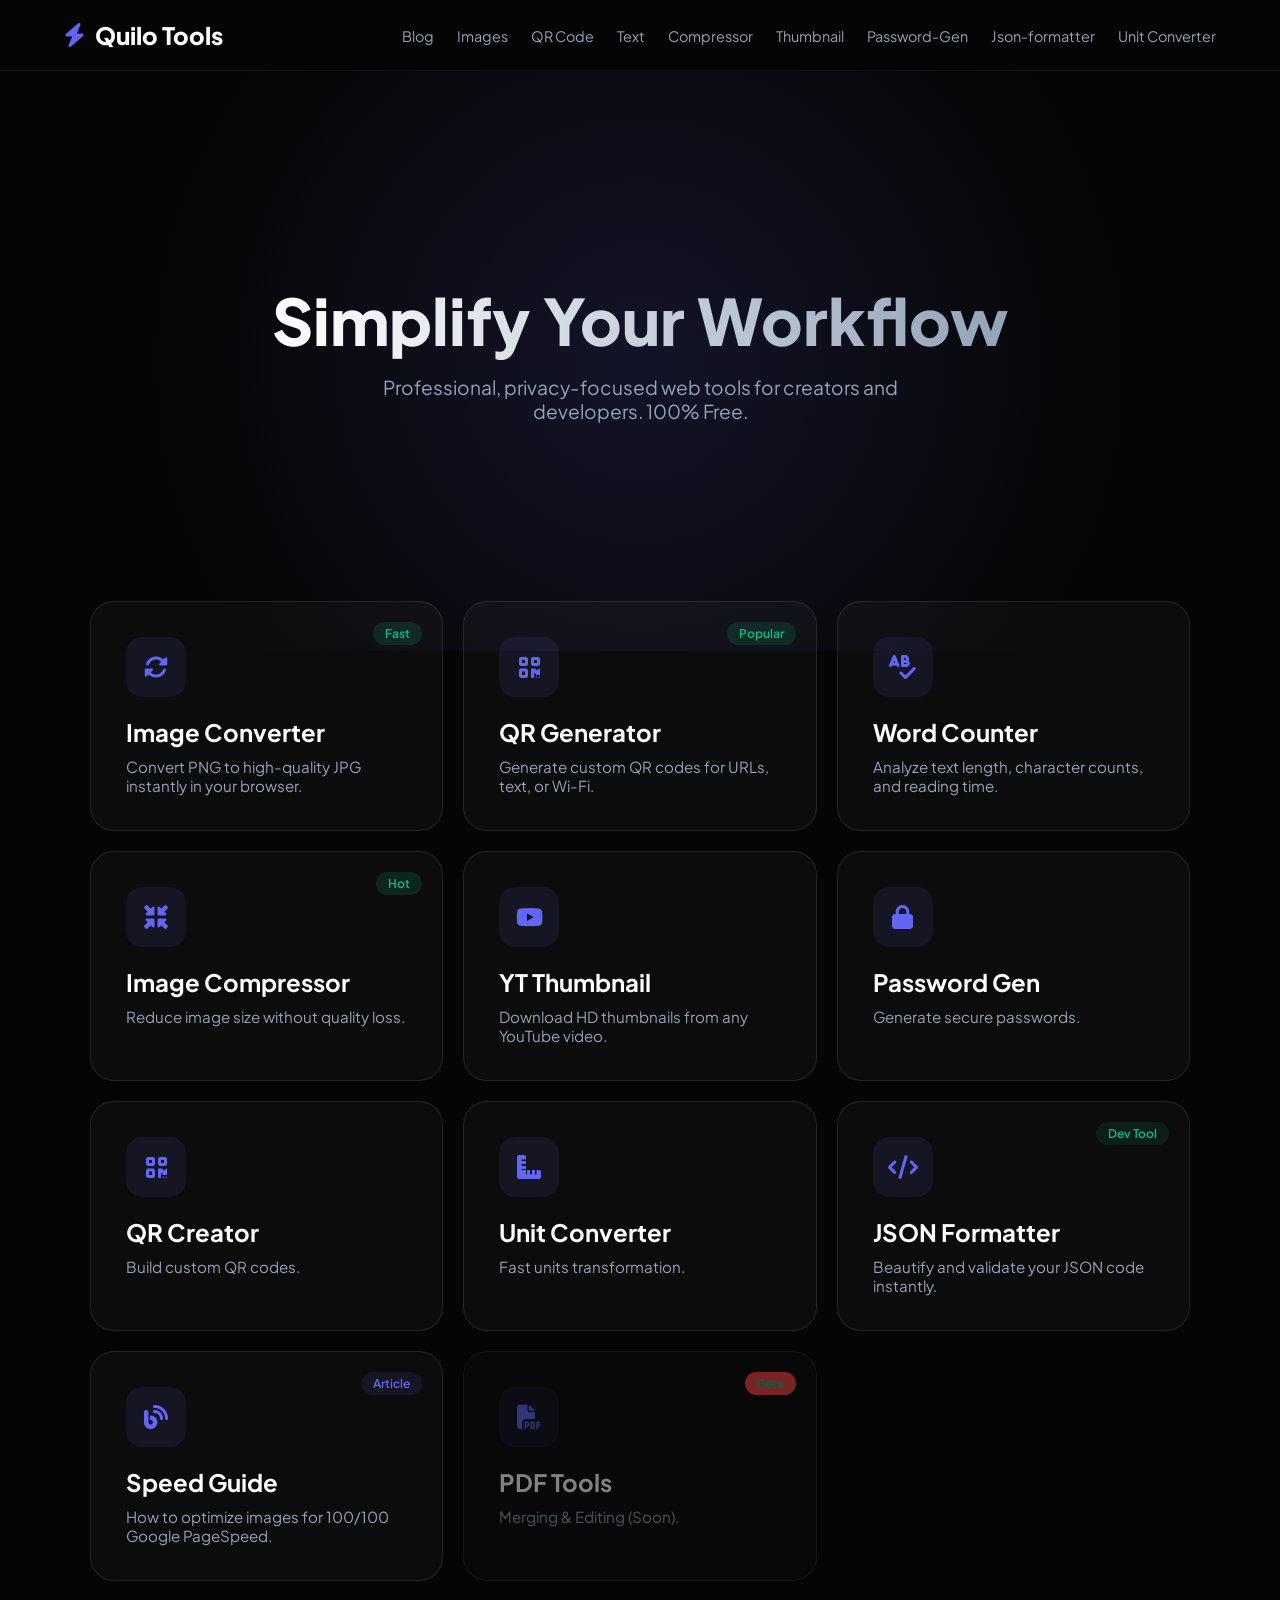
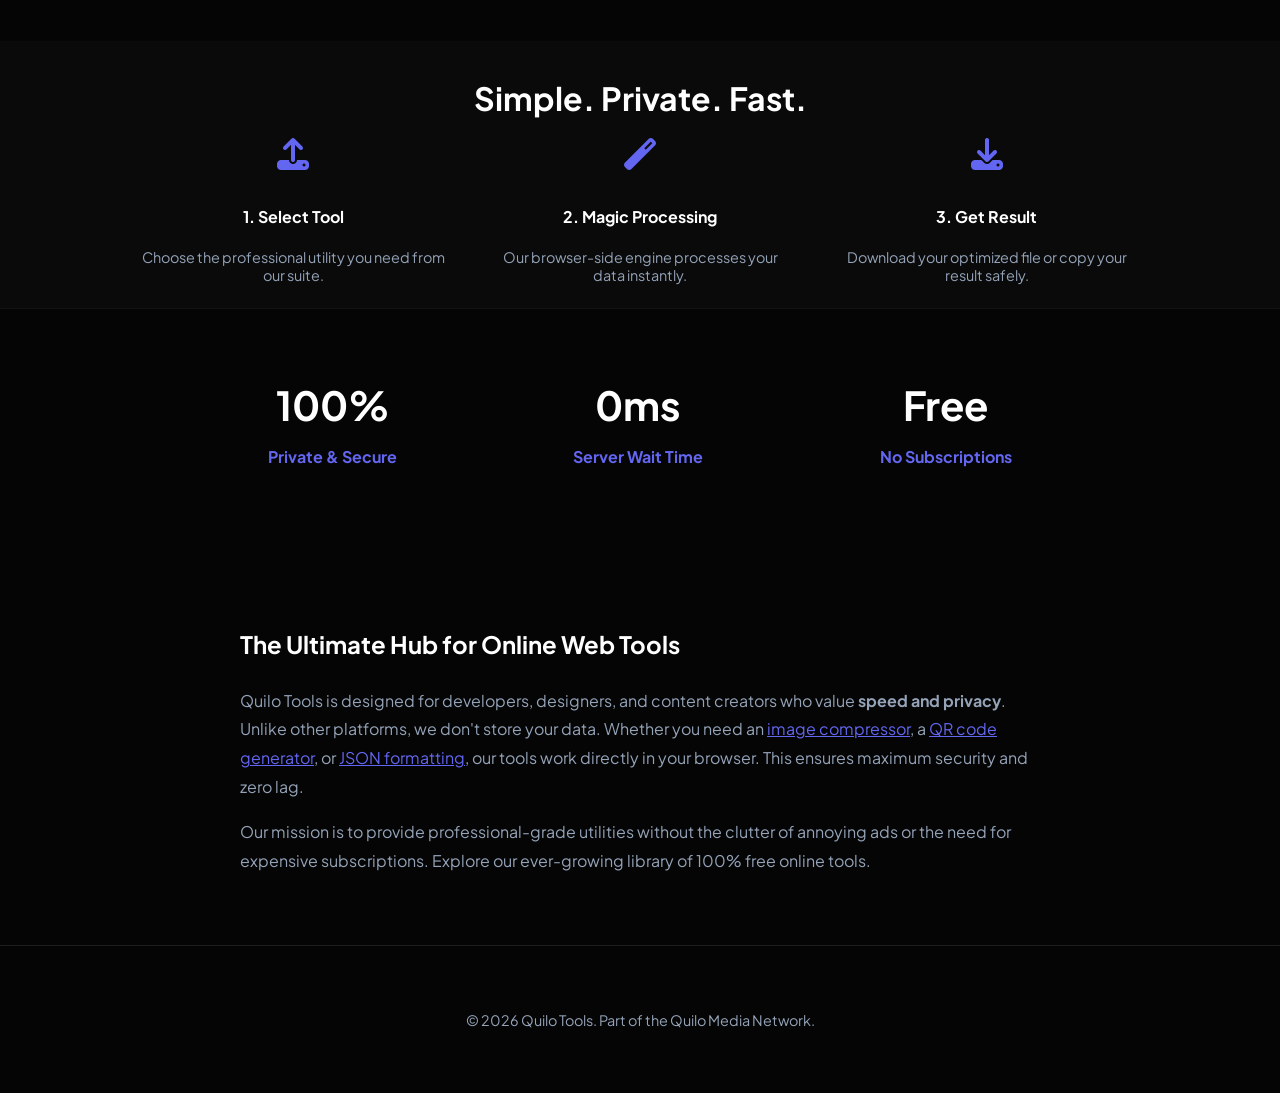
==== index.html @ f8d2750d "just-beging" ====
<!DOCTYPE html>
<html lang="en">

<head>
    <meta charset="UTF-8">
    <meta name="viewport" content="width=device-width, initial-scale=1.0">

    <title>Quilo Tools | 100% Free Online Web Utilities & Developer Tools</title>
    <meta name="description"
        content="Access a suite of professional, private, and fast online tools. From image compression to JSON formatting, Quilo Tools offers secure browser-side utilities for free.">
    <meta name="keywords"
        content="free online tools, web utilities, image compressor, json formatter, qr generator, developer tools, Quilo Tools">
    <link rel="canonical" href="https://zeyadmahmoud777.github.io/Quilo-Tools/">
    <meta name="robots" content="index, follow">
    <meta property="og:title" content="Quilo Tools - All-in-One Online Utility Hub">
    <meta property="og:description" content="Fast, Private, and Free Web Tools for Everyone.">
    <meta property="og:image" content="https://zeyadmahmoud777.github.io/Quilo-Tools/assets/images/fav.jpg">
    <meta property="og:url" content="https://zeyadmahmoud777.github.io/Quilo-Tools/">
    <link rel="icon" type="image/png" href="https://zeyadmahmoud777.github.io/Quilo-Tools/assets/images/fav.png">
    <link rel="apple-touch-icon" href="https://zeyadmahmoud777.github.io/Quilo-Tools/assets/images/fav.png">    
    <link rel="stylesheet" href="/assets/css/tool.css">
    <link rel="stylesheet" href="/assets/css/main.css">
    <link href="https://fonts.googleapis.com/css2?family=Plus+Jakarta+Sans:wght@400;600;800&display=swap"
        rel="stylesheet">
    <link rel="stylesheet" href="https://cdnjs.cloudflare.com/ajax/libs/font-awesome/6.4.0/css/all.min.css">
</head>
<body>
    <nav>
        <a href="/index.html" class="logo"><i class="fas fa-bolt" style="color:var(--primary)"></i> Quilo Tools</a>
        <div class="nav-links">
            <a href="../tools/en/blog/fast-loading-images/">Blog</a>
            <a href="../tools/en/image-converter/">Images</a>
            <a href="../tools/en/qr-generator/">QR Code</a>
            <a href="../tools/en/word-counter/">Text</a>
            <a href="../tools/en/image-compressor/">Compressor</a>
            <a href="../tools/en/yt-thumbnail/">Thumbnail</a>
            <a href="../tools/en/password-generator/">Password-Gen</a>
            <a href="../tools/en/json-formatter/">Json-formatter</a>
            <a href="../tools/en/unit-converter/">Unit Converter</a>
        </div>
    </nav>
    <section class="hero">
        <h1>Simplify Your Workflow</h1>
        <p>Professional, privacy-focused web tools for creators and developers. 100% Free.</p>
    </section>
    <div class="grid-container">
        <a href="../tools/en/image-converter/" class="tool-card">
            <span class="badge">Fast</span>
            <div class="icon-box"><i class="fas fa-sync-alt"></i></div>
            <h3>Image Converter</h3>
            <p>Convert PNG to high-quality JPG instantly in your browser.</p>
        </a>
        <a href="../tools/en/qr-generator/" class="tool-card">
            <span class="badge">Popular</span>
            <div class="icon-box"><i class="fas fa-qrcode"></i></div>
            <h3>QR Generator</h3>
            <p>Generate custom QR codes for URLs, text, or Wi-Fi.</p>
        </a>
        <a href="../tools/en/word-counter/" class="tool-card">
            <div class="icon-box"><i class="fas fa-spell-check"></i></div>
            <h3>Word Counter</h3>
            <p>Analyze text length, character counts, and reading time.</p>
        </a>
            <a href="../tools/en/image-compressor/" class="tool-card">
                <span class="badge">Hot</span>
                <div class="icon-box"><i class="fas fa-compress-arrows-alt"></i></div>
                <h3>Image Compressor</h3>
                <p>Reduce image size without quality loss.</p>
            </a>
            <a href="../tools/en/yt-thumbnail/" class="tool-card">
                <div class="icon-box"><i class="fab fa-youtube"></i></div>
                <h3>YT Thumbnail</h3>
                <p>Download HD thumbnails from any YouTube video.</p>
            </a>
            <a href="../tools/en/password-generator/" class="tool-card">
                <div class="icon-box"><i class="fas fa-lock"></i></div>
                <h3>Password Gen</h3>
                <p>Generate secure passwords.</p>
            </a>
            <a href="../tools/en/qr-generator/" class="tool-card">
                <div class="icon-box"><i class="fas fa-qrcode"></i></div>
                <h3>QR Creator</h3>
                <p>Build custom QR codes.</p>
            </a>
            <a href="../tools/en/unit-converter/" class="tool-card">
                <div class="icon-box"><i class="fas fa-ruler-combined"></i></div>
                <h3>Unit Converter</h3>
                <p>Fast units transformation.</p>
            </a>
            <a href="../tools/en/json-formatter/" class="tool-card">
                <span class="badge" style="background: rgba(16, 185, 129, 0.1); color: #10b981;">Dev Tool</span>
                <div class="icon-box"><i class="fas fa-code"></i></div>
                <h3>JSON Formatter</h3>
                <p>Beautify and validate your JSON code instantly.</p>
            </a>    
            <a href="../tools/en/blog/fast-loading-images/" class="tool-card">
                <span class="badge" style="background: rgba(99, 102, 241, 0.1); color: var(--primary);">Article</span>
                <div class="icon-box"><i class="fas fa-blog"></i></div>
                <h3>Speed Guide</h3>
                <p>How to optimize images for 100/100 Google PageSpeed.</p>
            </a>
            <div class="tool-card coming-soon" style="opacity: 0.5;">
                <span class="badge" style="background: #ef4444;">Beta</span>
                <div class="icon-box"><i class="fas fa-file-pdf"></i></div>
                <h3>PDF Tools</h3>
                <p>Merging & Editing (Soon).</p>
            </div>
    </div>
    <section class="how-it-works" style=" padding: 10px 15px; text-align: center; background: rgba(255,255,255,0.02);">
        <h2 style="font-size: 2rem; margin-bottom: 20px;">Simple. Private. Fast.</h2>
        <div style="display: flex; flex-wrap: wrap; justify-content: center; gap: 40px; max-width: 1000px; margin: 0 auto;">
            <div style="flex: 1; min-width: 250px;">
                <i class="fas fa-upload" style="font-size: 2rem; color: var(--primary); margin-bottom: 15px;"></i>
                <h4>1. Select Tool</h4>
                <p style="color: var(--text-muted); font-size: 0.9rem;">Choose the professional utility you need from our
                    suite.</p>
            </div>
            <div style="flex: 1; min-width: 250px;">
                <i class="fas fa-magic" style="font-size: 2rem; color: var(--primary); margin-bottom: 15px;"></i>
                <h4>2. Magic Processing</h4>
                <p style="color: var(--text-muted); font-size: 0.9rem;">Our browser-side engine processes your data
                    instantly.</p>
            </div>
            <div style="flex: 1; min-width: 250px;">
                <i class="fas fa-download" style="font-size: 2rem; color: var(--primary); margin-bottom: 15px;"></i>
                <h4>3. Get Result</h4>
                <p style="color: var(--text-muted); font-size: 0.9rem;">Download your optimized file or copy your result
                    safely.</p>
            </div>
        </div>
    </section>
    <section class="stats" style="padding: 70px 40px; border-top: 1px solid rgba(255,255,255,0.05);">
        <div
            style="display: flex; justify-content: space-around; flex-wrap: wrap; gap: 20px; max-width: 900px; margin: 0 auto;">
            <div style="text-align: center;">
                <h3 style="font-size: 2.5rem; margin: 0; color: #fff;">100%</h3>
                <p style="color: var(--primary); font-weight: bold;">Private & Secure</p>
            </div>
            <div style="text-align: center;">
                <h3 style="font-size: 2.5rem; margin: 0; color: #fff;">0ms</h3>
                <p style="color: var(--primary); font-weight: bold;">Server Wait Time</p>
            </div>
            <div style="text-align: center;">
                <h3 style="font-size: 2.5rem; margin: 0; color: #fff;">Free</h3>
                <p style="color: var(--primary); font-weight: bold;">No Subscriptions</p>
            </div>
        </div>
    </section>
    <section style="max-width: 800px; margin: 70px auto; padding: 0 20px; color: var(--text-muted); line-height: 1.8;">
        <h2 style="color: #fff;">The Ultimate Hub for Online Web Tools</h2>
        <p>
            Quilo Tools is designed for developers, designers, and content creators who value <strong>speed and
                privacy</strong>. Unlike other platforms, we don't store your data. Whether you need an <a
                href="en/image-compressor/" style="color: var(--primary);">image compressor</a>, a <a
                href="en/qr-generator/" style="color: var(--primary);">QR code generator</a>, or <a
                href="en/json-formatter/" style="color: var(--primary);">JSON formatting</a>, our tools work directly in
            your browser. This ensures maximum security and zero lag.
        </p>
        <p>
            Our mission is to provide professional-grade utilities without the clutter of annoying ads or the need for
            expensive subscriptions. Explore our ever-growing library of 100% free online tools.
        </p>
    </section>

    <footer>
        <p>&copy; 2026 Quilo Tools. Part of the Quilo Media Network.</p>
    </footer>
</body>
</html>
---- assets/css/tool.css ----
:root {
            --bg: #050505;
            --primary: #6366f1;
            --secondary: #a855f7;
            --text-muted: #94a3b8;
            --card-border: rgba(255, 255, 255, 0.1);
        }

        body {
            background: var(--bg);
            color: #fff;
            font-family: 'Plus Jakarta Sans', sans-serif;
            margin: 0;
            overflow-x: hidden;
        }
        /* Header Style Shared */
        nav {
            display: flex;
            justify-content: space-between;
            align-items: center;
            padding: 20px 5%;
            border-bottom: 1px solid rgba(255, 255, 255, 0.05);
        }

        .logo {
            font-weight: 800;
            font-size: 1.5rem;
            color: white;
            text-decoration: none;
            display: flex;
            align-items: center;
            gap: 10px;
        }

        .nav-links a {
            color: var(--text-muted);
            text-decoration: none;
            margin-left: 20px;
            font-size: 0.9rem;
            transition: 0.3s;
        }

        .nav-links a:hover {
            color: var(--primary);
        }

        /* Hero Section */
        .hero {
            height: 60vh;
            display: flex;
            flex-direction: column;
            align-items: center;
            justify-content: center;
            text-align: center;
            background: radial-gradient(circle at center, rgba(99, 102, 241, 0.15) 0%, transparent 70%);
            padding: 20px;
        }

        .hero h1 {
            font-size: clamp(2.5rem, 5vw, 4rem);
            margin: 0;
            background: linear-gradient(to right, #fff, #94a3b8);
            background-clip: text;
            -webkit-text-fill-color: transparent;
            font-weight: 800;
        }

        .hero p {
            color: var(--text-muted);
            max-width: 600px;
            font-size: 1.2rem;
            margin-top: 15px;
        }

        /* Floating Animation */
        @keyframes float {
            0% {
                transform: translateY(0px);
            }

            50% {
                transform: translateY(-10px);
            }

            100% {
                transform: translateY(0px);
            }
        }

        /* Tools Grid */
        .grid-container {
            max-width: 1100px;
            margin: -50px auto 60px;
            display: grid;
            grid-template-columns: repeat(auto-fit, minmax(300px, 1fr));
            gap: 20px;
            padding: 0 20px;
        }

        .tool-card {
            background: rgba(255, 255, 255, 0.03);
            border: 1px solid var(--card-border);
            border-radius: 24px;
            padding: 35px;
            text-decoration: none;
            color: white;
            transition: all 0.4s cubic-bezier(0.175, 0.885, 0.32, 1.275);
            position: relative;
            overflow: hidden;
        }

        .tool-card:hover {
            border-color: var(--primary);
            background: rgba(99, 102, 241, 0.05);
            transform: translateY(-5px);
        }

        .icon-box {
            width: 60px;
            height: 60px;
            background: rgba(99, 102, 241, 0.1);
            border-radius: 16px;
            display: flex;
            align-items: center;
            justify-content: center;
            margin-bottom: 20px;
            font-size: 24px;
            color: var(--primary);
        }

        .tool-card h3 {
            margin: 0 0 10px 0;
            font-size: 1.5rem;
        }

        .tool-card p {
            color: var(--text-muted);
            font-size: 0.95rem;
            margin: 0;
        }

        .badge {
            position: absolute;
            top: 20px;
            right: 20px;
            background: rgba(16, 185, 129, 0.15);
            color: #10b981;
            padding: 4px 12px;
            border-radius: 50px;
            font-size: 0.75rem;
            font-weight: 600;
        }

        footer {
            text-align: center;
            padding: 50px;
            color: var(--text-muted);
            border-top: 1px solid var(--card-border);
            font-size: 0.9rem;
        }
---- assets/css/main.css ----
::-webkit-scrollbar {
    width: 10px; 
    height: 10px; 
}
::-webkit-scrollbar-track {
    background: #050505; 
}
::-webkit-scrollbar-thumb {
    background: linear-gradient(to bottom, #6366f1, #a855f7); 
    border-radius: 10px; 
    border: 2px solid #050505; 
}
::-webkit-scrollbar-thumb:hover {
    background: linear-gradient(to bottom, #818cf8, #c084fc);
    cursor: grab;
}
::-webkit-scrollbar-button {
    display: none;
}
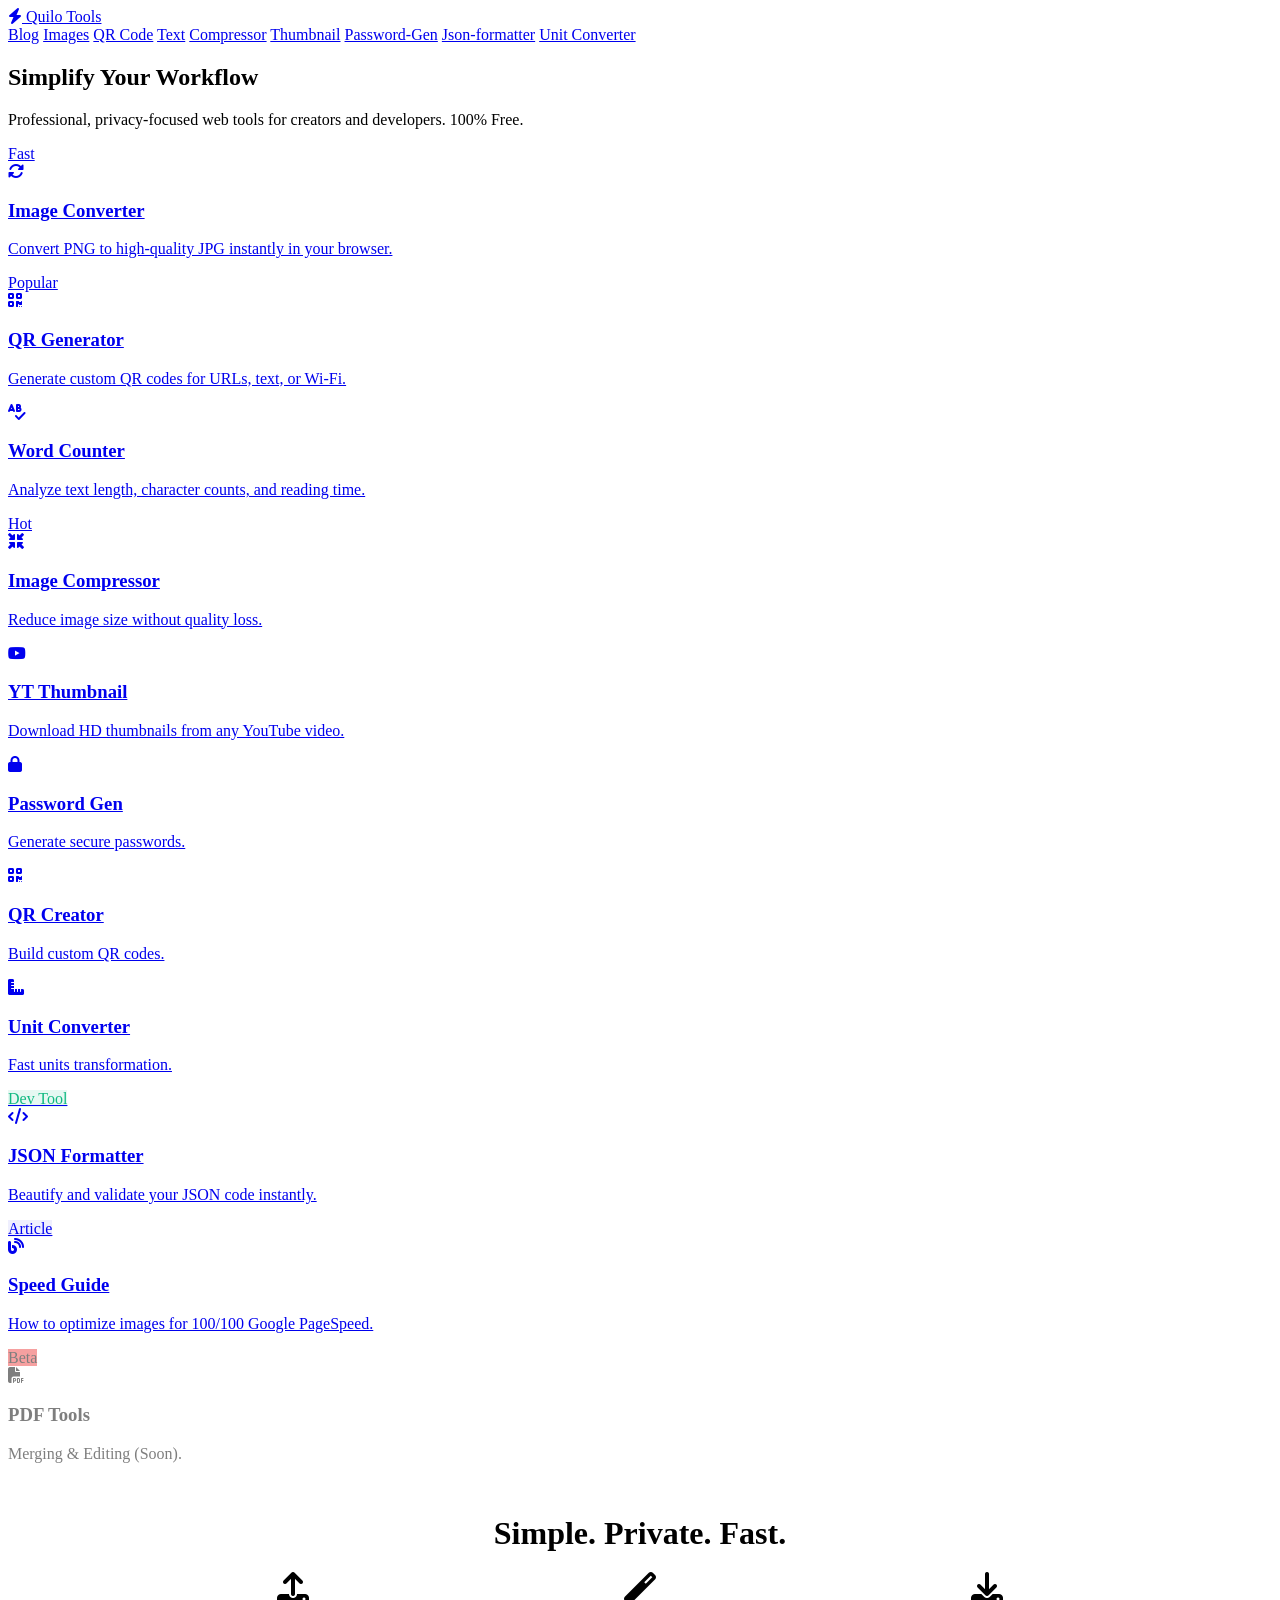
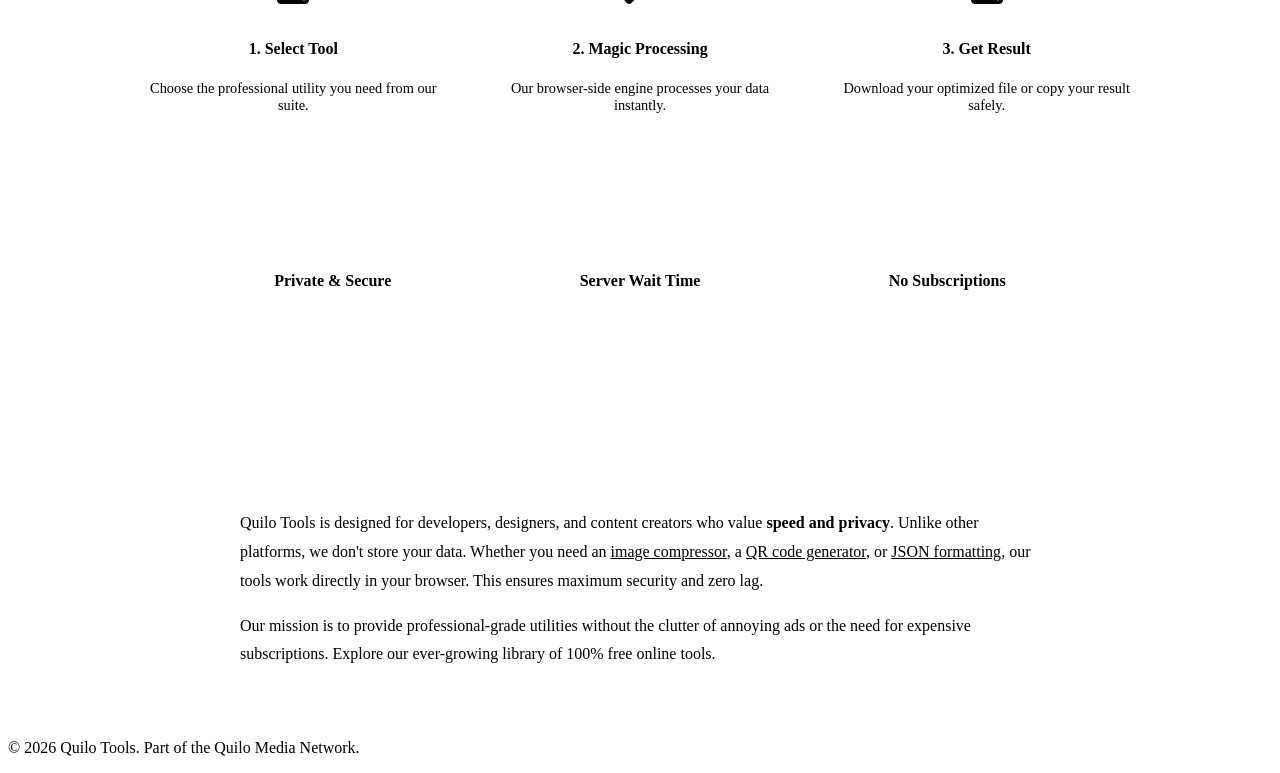
==== commit d95543bd: "fix-1" ====
--- a/index.html
+++ b/index.html
@@ -18,8 +18,8 @@
     <meta property="og:url" content="https://zeyadmahmoud777.github.io/Quilo-Tools/">
     <link rel="icon" type="image/png" href="https://zeyadmahmoud777.github.io/Quilo-Tools/assets/images/fav.png">
     <link rel="apple-touch-icon" href="https://zeyadmahmoud777.github.io/Quilo-Tools/assets/images/fav.png">    
-    <link rel="stylesheet" href="/assets/css/tool.css">
-    <link rel="stylesheet" href="/assets/css/main.css">
+    <link rel="stylesheet" href="https://zeyadmahmoud777.github.io/Quilo-Tools/Quilo-Tools/assets/css/tool.css">
+    <link rel="stylesheet" href="https://zeyadmahmoud777.github.io/Quilo-Tools/Quilo-Tools/assets/css/main.css">
     <link href="https://fonts.googleapis.com/css2?family=Plus+Jakarta+Sans:wght@400;600;800&display=swap"
         rel="stylesheet">
     <link rel="stylesheet" href="https://cdnjs.cloudflare.com/ajax/libs/font-awesome/6.4.0/css/all.min.css">
@@ -28,15 +28,15 @@
     <nav>
         <a href="/index.html" class="logo"><i class="fas fa-bolt" style="color:var(--primary)"></i> Quilo Tools</a>
         <div class="nav-links">
-            <a href="../tools/en/blog/fast-loading-images/">Blog</a>
-            <a href="../tools/en/image-converter/">Images</a>
-            <a href="../tools/en/qr-generator/">QR Code</a>
-            <a href="../tools/en/word-counter/">Text</a>
-            <a href="../tools/en/image-compressor/">Compressor</a>
-            <a href="../tools/en/yt-thumbnail/">Thumbnail</a>
-            <a href="../tools/en/password-generator/">Password-Gen</a>
-            <a href="../tools/en/json-formatter/">Json-formatter</a>
-            <a href="../tools/en/unit-converter/">Unit Converter</a>
+            <a href="https://zeyadmahmoud777.github.io/Quilo-Tools/Quilo-Tools/tools/en/blog/fast-loading-images/">Blog</a>
+            <a href="https://zeyadmahmoud777.github.io/Quilo-Tools/Quilo-Tools/tools/en/image-converter/">Images</a>
+            <a href="https://zeyadmahmoud777.github.io/Quilo-Tools/Quilo-Tools/tools/en/qr-generator/">QR Code</a>
+            <a href="https://zeyadmahmoud777.github.io/Quilo-Tools/Quilo-Tools/tools/en/word-counter/">Text</a>
+            <a href="https://zeyadmahmoud777.github.io/Quilo-Tools/Quilo-Tools/tools/en/image-compressor/">Compressor</a>
+            <a href="https://zeyadmahmoud777.github.io/Quilo-Tools/Quilo-Tools/tools/en/yt-thumbnail/">Thumbnail</a>
+            <a href="https://zeyadmahmoud777.github.io/Quilo-Tools/Quilo-Tools/tools/en/password-generator/">Password-Gen</a>
+            <a href="https://zeyadmahmoud777.github.io/Quilo-Tools/Quilo-Tools/tools/en/json-formatter/">Json-formatter</a>
+            <a href="https://zeyadmahmoud777.github.io/Quilo-Tools/Quilo-Tools/tools/en/unit-converter/">Unit Converter</a>
         </div>
     </nav>
     <section class="hero">
@@ -44,56 +44,56 @@
         <p>Professional, privacy-focused web tools for creators and developers. 100% Free.</p>
     </section>
     <div class="grid-container">
-        <a href="../tools/en/image-converter/" class="tool-card">
+        <a href="https://zeyadmahmoud777.github.io/Quilo-Tools/Quilo-Tools/tools/en/image-converter/" class="tool-card">
             <span class="badge">Fast</span>
             <div class="icon-box"><i class="fas fa-sync-alt"></i></div>
             <h3>Image Converter</h3>
             <p>Convert PNG to high-quality JPG instantly in your browser.</p>
         </a>
-        <a href="../tools/en/qr-generator/" class="tool-card">
+        <a href="https://zeyadmahmoud777.github.io/Quilo-Tools/Quilo-Tools/tools/en/qr-generator/" class="tool-card">
             <span class="badge">Popular</span>
             <div class="icon-box"><i class="fas fa-qrcode"></i></div>
             <h3>QR Generator</h3>
             <p>Generate custom QR codes for URLs, text, or Wi-Fi.</p>
         </a>
-        <a href="../tools/en/word-counter/" class="tool-card">
+        <a href="https://zeyadmahmoud777.github.io/Quilo-Tools/Quilo-Tools/tools/en/word-counter/" class="tool-card">
             <div class="icon-box"><i class="fas fa-spell-check"></i></div>
             <h3>Word Counter</h3>
             <p>Analyze text length, character counts, and reading time.</p>
         </a>
-            <a href="../tools/en/image-compressor/" class="tool-card">
+            <a href="https://zeyadmahmoud777.github.io/Quilo-Tools/Quilo-Tools/tools/en/image-compressor/" class="tool-card">
                 <span class="badge">Hot</span>
                 <div class="icon-box"><i class="fas fa-compress-arrows-alt"></i></div>
                 <h3>Image Compressor</h3>
                 <p>Reduce image size without quality loss.</p>
             </a>
-            <a href="../tools/en/yt-thumbnail/" class="tool-card">
+            <a href="https://zeyadmahmoud777.github.io/Quilo-Tools/Quilo-Tools/tools/en/yt-thumbnail/" class="tool-card">
                 <div class="icon-box"><i class="fab fa-youtube"></i></div>
                 <h3>YT Thumbnail</h3>
                 <p>Download HD thumbnails from any YouTube video.</p>
             </a>
-            <a href="../tools/en/password-generator/" class="tool-card">
+            <a href="https://zeyadmahmoud777.github.io/Quilo-Tools/Quilo-Tools/tools/en/password-generator/" class="tool-card">
                 <div class="icon-box"><i class="fas fa-lock"></i></div>
                 <h3>Password Gen</h3>
                 <p>Generate secure passwords.</p>
             </a>
-            <a href="../tools/en/qr-generator/" class="tool-card">
+            <a href="https://zeyadmahmoud777.github.io/Quilo-Tools/Quilo-Tools/tools/en/qr-generator/" class="tool-card">
                 <div class="icon-box"><i class="fas fa-qrcode"></i></div>
                 <h3>QR Creator</h3>
                 <p>Build custom QR codes.</p>
             </a>
-            <a href="../tools/en/unit-converter/" class="tool-card">
+            <a href="https://zeyadmahmoud777.github.io/Quilo-Tools/Quilo-Tools/tools/en/unit-converter/" class="tool-card">
                 <div class="icon-box"><i class="fas fa-ruler-combined"></i></div>
                 <h3>Unit Converter</h3>
                 <p>Fast units transformation.</p>
             </a>
-            <a href="../tools/en/json-formatter/" class="tool-card">
+            <a href="https://zeyadmahmoud777.github.io/Quilo-Tools/Quilo-Tools/tools/en/json-formatter/" class="tool-card">
                 <span class="badge" style="background: rgba(16, 185, 129, 0.1); color: #10b981;">Dev Tool</span>
                 <div class="icon-box"><i class="fas fa-code"></i></div>
                 <h3>JSON Formatter</h3>
                 <p>Beautify and validate your JSON code instantly.</p>
             </a>    
-            <a href="../tools/en/blog/fast-loading-images/" class="tool-card">
+            <a href="https://zeyadmahmoud777.github.io/Quilo-Tools/Quilo-Tools/tools/en/blog/fast-loading-images/" class="tool-card">
                 <span class="badge" style="background: rgba(99, 102, 241, 0.1); color: var(--primary);">Article</span>
                 <div class="icon-box"><i class="fas fa-blog"></i></div>
                 <h3>Speed Guide</h3>
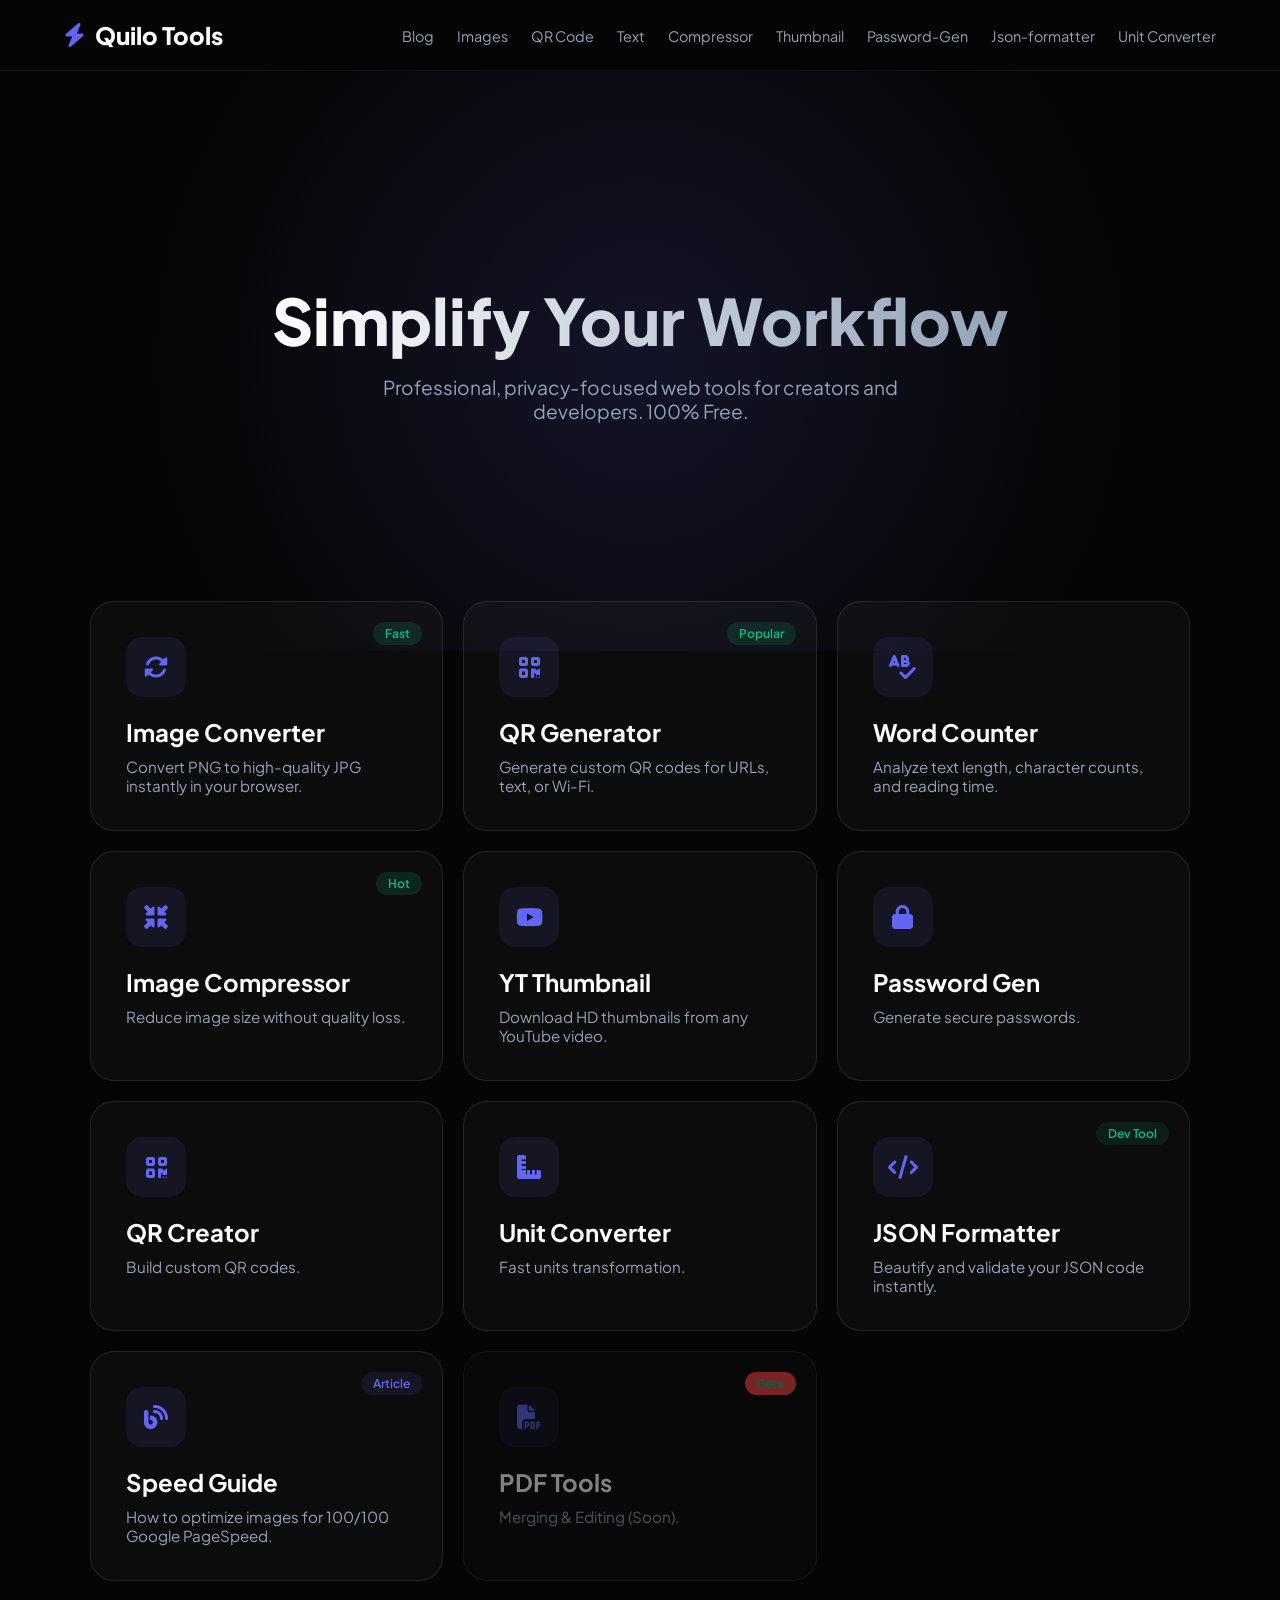
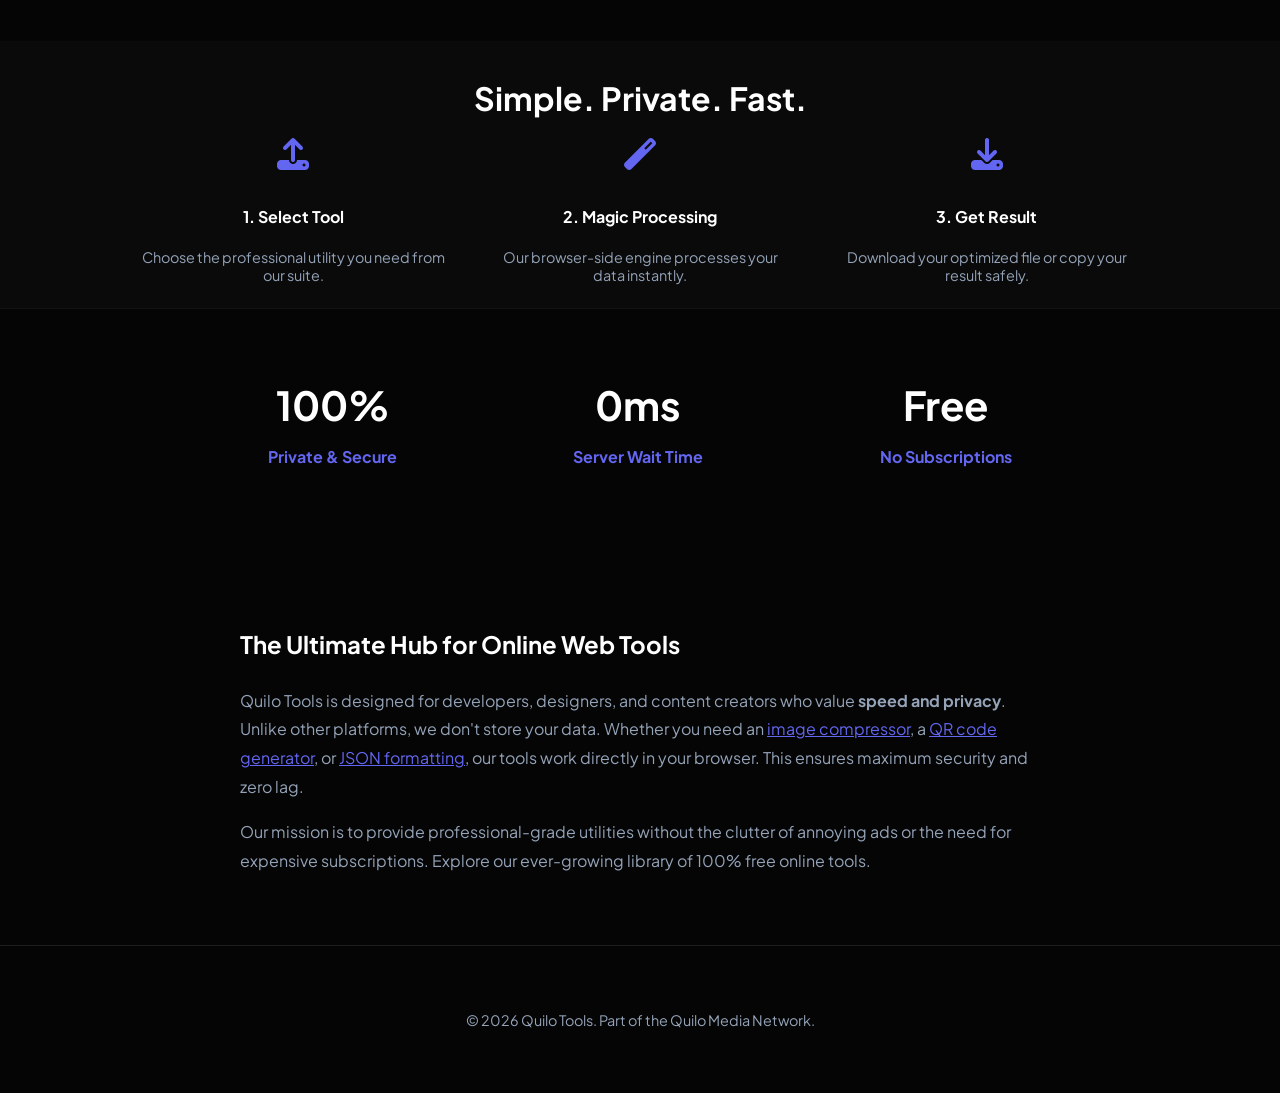
==== commit 23dcc70c: "fix-2" ====
--- a/index.html
+++ b/index.html
@@ -18,8 +18,8 @@
     <meta property="og:url" content="https://zeyadmahmoud777.github.io/Quilo-Tools/">
     <link rel="icon" type="image/png" href="https://zeyadmahmoud777.github.io/Quilo-Tools/assets/images/fav.png">
     <link rel="apple-touch-icon" href="https://zeyadmahmoud777.github.io/Quilo-Tools/assets/images/fav.png">    
-    <link rel="stylesheet" href="https://zeyadmahmoud777.github.io/Quilo-Tools/Quilo-Tools/assets/css/tool.css">
-    <link rel="stylesheet" href="https://zeyadmahmoud777.github.io/Quilo-Tools/Quilo-Tools/assets/css/main.css">
+    <link rel="stylesheet" href="https://zeyadmahmoud777.github.io/Quilo-Tools/assets/css/tool.css">
+    <link rel="stylesheet" href="https://zeyadmahmoud777.github.io/Quilo-Tools/assets/css/main.css">
     <link href="https://fonts.googleapis.com/css2?family=Plus+Jakarta+Sans:wght@400;600;800&display=swap"
         rel="stylesheet">
     <link rel="stylesheet" href="https://cdnjs.cloudflare.com/ajax/libs/font-awesome/6.4.0/css/all.min.css">
@@ -28,15 +28,15 @@
     <nav>
         <a href="/index.html" class="logo"><i class="fas fa-bolt" style="color:var(--primary)"></i> Quilo Tools</a>
         <div class="nav-links">
-            <a href="https://zeyadmahmoud777.github.io/Quilo-Tools/Quilo-Tools/tools/en/blog/fast-loading-images/">Blog</a>
-            <a href="https://zeyadmahmoud777.github.io/Quilo-Tools/Quilo-Tools/tools/en/image-converter/">Images</a>
-            <a href="https://zeyadmahmoud777.github.io/Quilo-Tools/Quilo-Tools/tools/en/qr-generator/">QR Code</a>
-            <a href="https://zeyadmahmoud777.github.io/Quilo-Tools/Quilo-Tools/tools/en/word-counter/">Text</a>
-            <a href="https://zeyadmahmoud777.github.io/Quilo-Tools/Quilo-Tools/tools/en/image-compressor/">Compressor</a>
-            <a href="https://zeyadmahmoud777.github.io/Quilo-Tools/Quilo-Tools/tools/en/yt-thumbnail/">Thumbnail</a>
-            <a href="https://zeyadmahmoud777.github.io/Quilo-Tools/Quilo-Tools/tools/en/password-generator/">Password-Gen</a>
-            <a href="https://zeyadmahmoud777.github.io/Quilo-Tools/Quilo-Tools/tools/en/json-formatter/">Json-formatter</a>
-            <a href="https://zeyadmahmoud777.github.io/Quilo-Tools/Quilo-Tools/tools/en/unit-converter/">Unit Converter</a>
+            <a href="https://zeyadmahmoud777.github.io/Quilo-Tools/tools/en/blog/fast-loading-images/">Blog</a>
+            <a href="https://zeyadmahmoud777.github.io/Quilo-Tools/tools/en/image-converter/">Images</a>
+            <a href="https://zeyadmahmoud777.github.io/Quilo-Tools/tools/en/qr-generator/">QR Code</a>
+            <a href="https://zeyadmahmoud777.github.io/Quilo-Tools/tools/en/word-counter/">Text</a>
+            <a href="https://zeyadmahmoud777.github.io/Quilo-Tools/tools/en/image-compressor/">Compressor</a>
+            <a href="https://zeyadmahmoud777.github.io/Quilo-Tools/tools/en/yt-thumbnail/">Thumbnail</a>
+            <a href="https://zeyadmahmoud777.github.io/Quilo-Tools/tools/en/password-generator/">Password-Gen</a>
+            <a href="https://zeyadmahmoud777.github.io/Quilo-Tools/tools/en/json-formatter/">Json-formatter</a>
+            <a href="https://zeyadmahmoud777.github.io/Quilo-Tools/tools/en/unit-converter/">Unit Converter</a>
         </div>
     </nav>
     <section class="hero">
@@ -44,56 +44,56 @@
         <p>Professional, privacy-focused web tools for creators and developers. 100% Free.</p>
     </section>
     <div class="grid-container">
-        <a href="https://zeyadmahmoud777.github.io/Quilo-Tools/Quilo-Tools/tools/en/image-converter/" class="tool-card">
+        <a href="https://zeyadmahmoud777.github.io/Quilo-Tools/tools/en/image-converter/" class="tool-card">
             <span class="badge">Fast</span>
             <div class="icon-box"><i class="fas fa-sync-alt"></i></div>
             <h3>Image Converter</h3>
             <p>Convert PNG to high-quality JPG instantly in your browser.</p>
         </a>
-        <a href="https://zeyadmahmoud777.github.io/Quilo-Tools/Quilo-Tools/tools/en/qr-generator/" class="tool-card">
+        <a href="https://zeyadmahmoud777.github.io/Quilo-Tools/tools/en/qr-generator/" class="tool-card">
             <span class="badge">Popular</span>
             <div class="icon-box"><i class="fas fa-qrcode"></i></div>
             <h3>QR Generator</h3>
             <p>Generate custom QR codes for URLs, text, or Wi-Fi.</p>
         </a>
-        <a href="https://zeyadmahmoud777.github.io/Quilo-Tools/Quilo-Tools/tools/en/word-counter/" class="tool-card">
+        <a href="https://zeyadmahmoud777.github.io/Quilo-Tools/tools/en/word-counter/" class="tool-card">
             <div class="icon-box"><i class="fas fa-spell-check"></i></div>
             <h3>Word Counter</h3>
             <p>Analyze text length, character counts, and reading time.</p>
         </a>
-            <a href="https://zeyadmahmoud777.github.io/Quilo-Tools/Quilo-Tools/tools/en/image-compressor/" class="tool-card">
+            <a href="https://zeyadmahmoud777.github.io/Quilo-Tools/tools/en/image-compressor/" class="tool-card">
                 <span class="badge">Hot</span>
                 <div class="icon-box"><i class="fas fa-compress-arrows-alt"></i></div>
                 <h3>Image Compressor</h3>
                 <p>Reduce image size without quality loss.</p>
             </a>
-            <a href="https://zeyadmahmoud777.github.io/Quilo-Tools/Quilo-Tools/tools/en/yt-thumbnail/" class="tool-card">
+            <a href="https://zeyadmahmoud777.github.io/Quilo-Tools/tools/en/yt-thumbnail/" class="tool-card">
                 <div class="icon-box"><i class="fab fa-youtube"></i></div>
                 <h3>YT Thumbnail</h3>
                 <p>Download HD thumbnails from any YouTube video.</p>
             </a>
-            <a href="https://zeyadmahmoud777.github.io/Quilo-Tools/Quilo-Tools/tools/en/password-generator/" class="tool-card">
+            <a href="https://zeyadmahmoud777.github.io/Quilo-Tools/tools/en/password-generator/" class="tool-card">
                 <div class="icon-box"><i class="fas fa-lock"></i></div>
                 <h3>Password Gen</h3>
                 <p>Generate secure passwords.</p>
             </a>
-            <a href="https://zeyadmahmoud777.github.io/Quilo-Tools/Quilo-Tools/tools/en/qr-generator/" class="tool-card">
+            <a href="https://zeyadmahmoud777.github.io/Quilo-Tools/tools/en/qr-generator/" class="tool-card">
                 <div class="icon-box"><i class="fas fa-qrcode"></i></div>
                 <h3>QR Creator</h3>
                 <p>Build custom QR codes.</p>
             </a>
-            <a href="https://zeyadmahmoud777.github.io/Quilo-Tools/Quilo-Tools/tools/en/unit-converter/" class="tool-card">
+            <a href="https://zeyadmahmoud777.github.io/Quilo-Tools/tools/en/unit-converter/" class="tool-card">
                 <div class="icon-box"><i class="fas fa-ruler-combined"></i></div>
                 <h3>Unit Converter</h3>
                 <p>Fast units transformation.</p>
             </a>
-            <a href="https://zeyadmahmoud777.github.io/Quilo-Tools/Quilo-Tools/tools/en/json-formatter/" class="tool-card">
+            <a href="https://zeyadmahmoud777.github.io/Quilo-Tools/tools/en/json-formatter/" class="tool-card">
                 <span class="badge" style="background: rgba(16, 185, 129, 0.1); color: #10b981;">Dev Tool</span>
                 <div class="icon-box"><i class="fas fa-code"></i></div>
                 <h3>JSON Formatter</h3>
                 <p>Beautify and validate your JSON code instantly.</p>
             </a>    
-            <a href="https://zeyadmahmoud777.github.io/Quilo-Tools/Quilo-Tools/tools/en/blog/fast-loading-images/" class="tool-card">
+            <a href="https://zeyadmahmoud777.github.io/Quilo-Tools/tools/en/blog/fast-loading-images/" class="tool-card">
                 <span class="badge" style="background: rgba(99, 102, 241, 0.1); color: var(--primary);">Article</span>
                 <div class="icon-box"><i class="fas fa-blog"></i></div>
                 <h3>Speed Guide</h3>
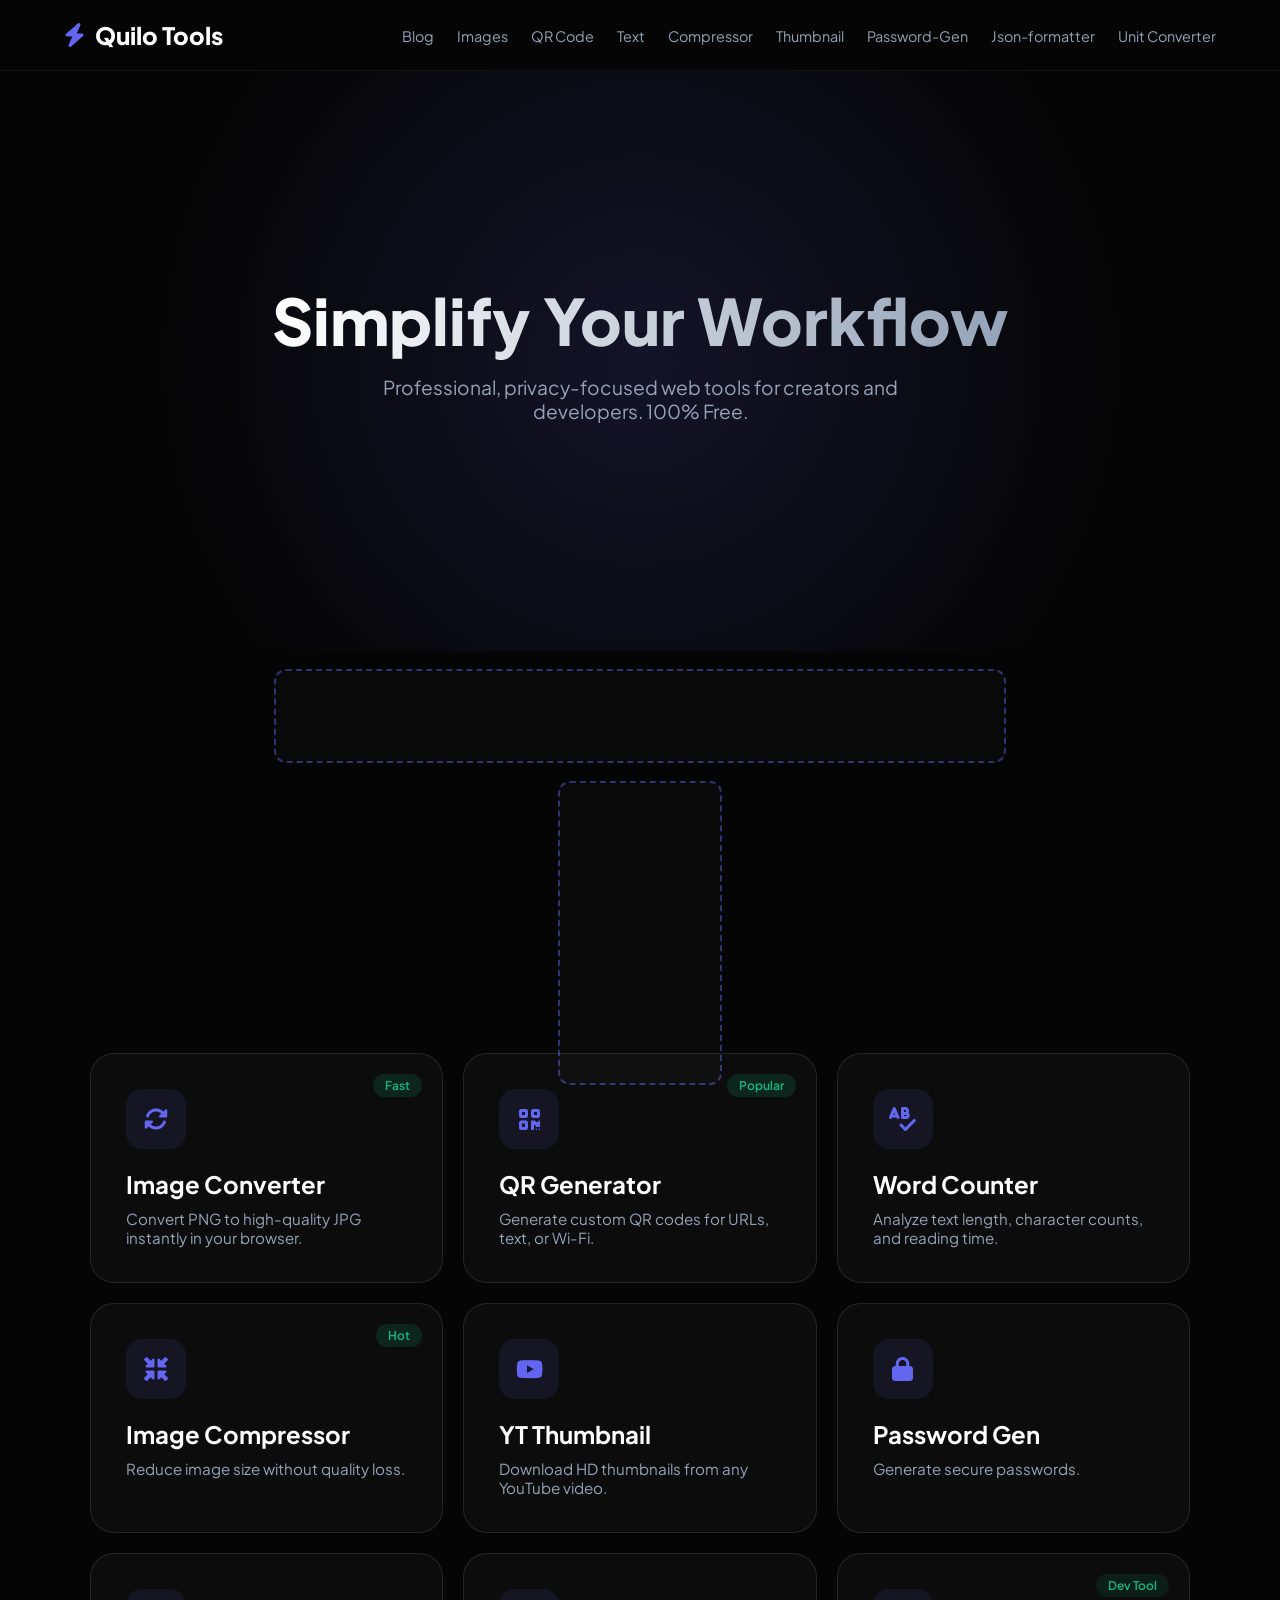
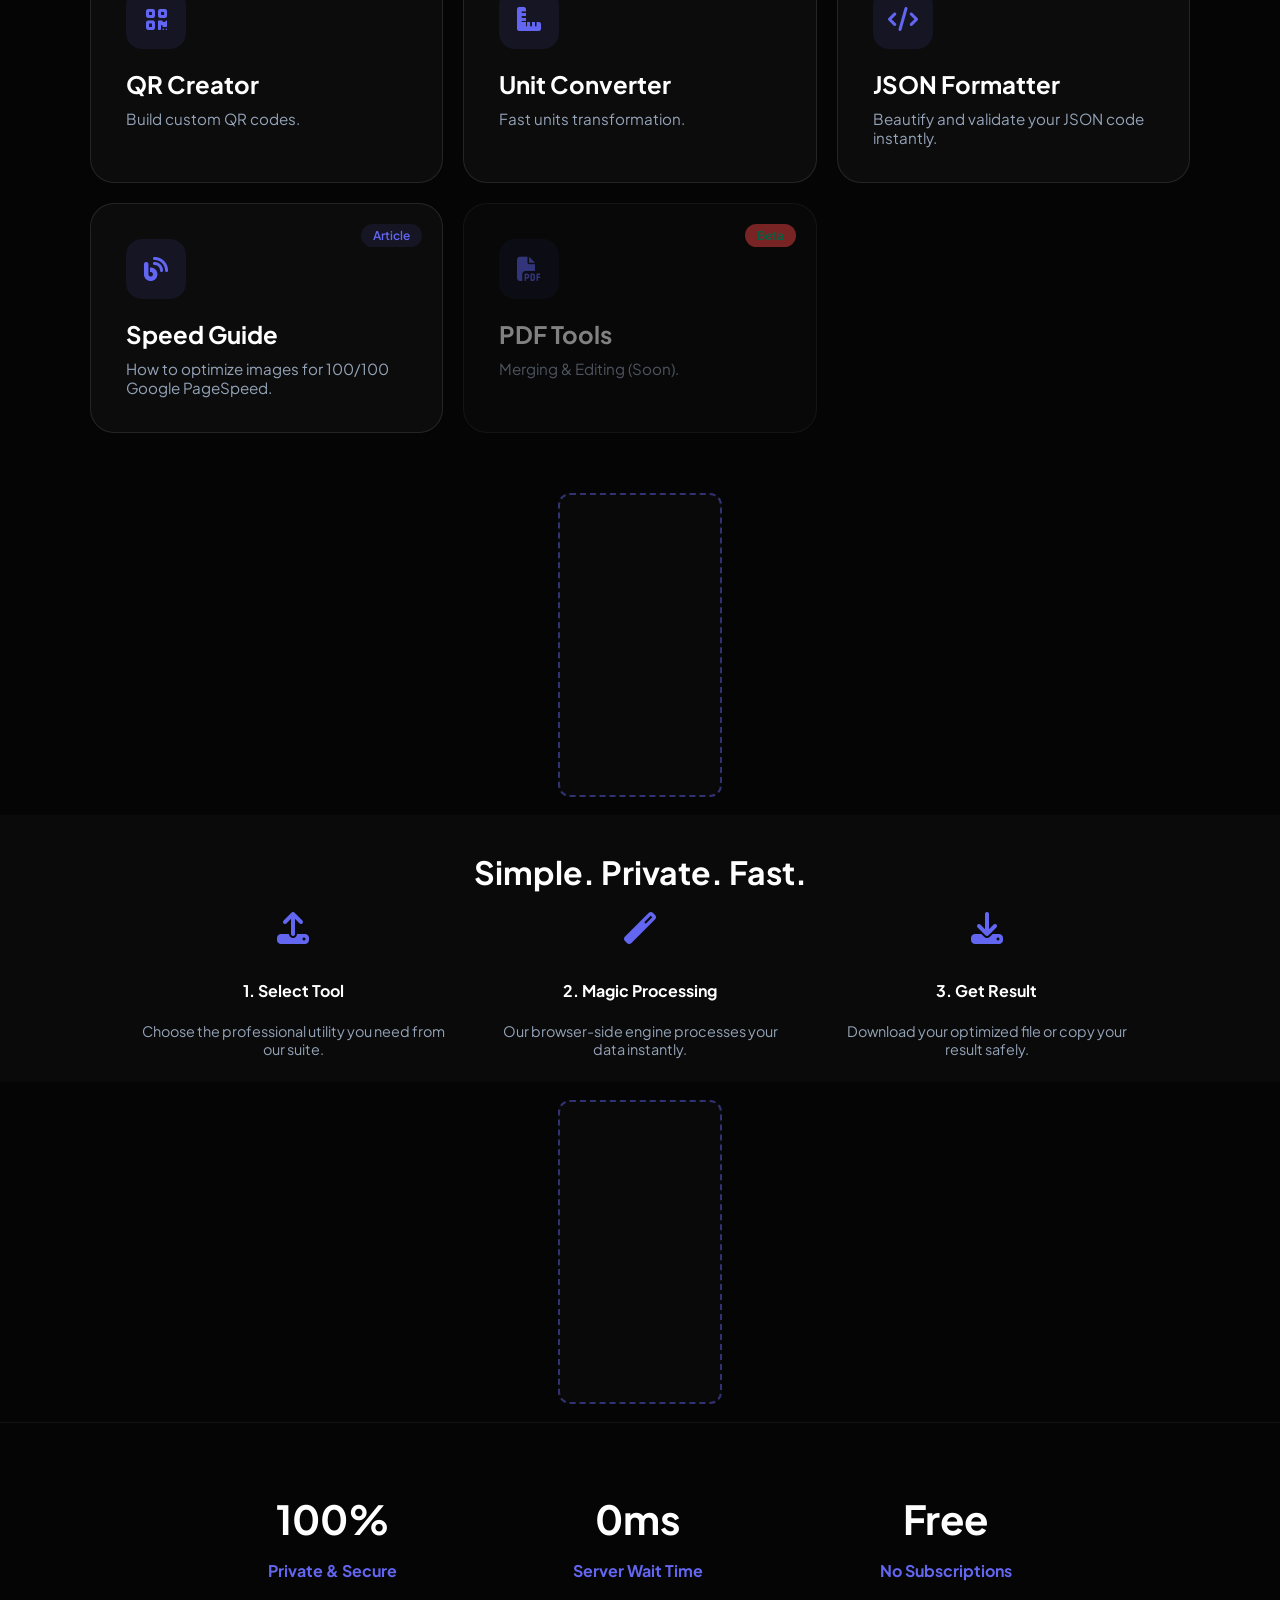
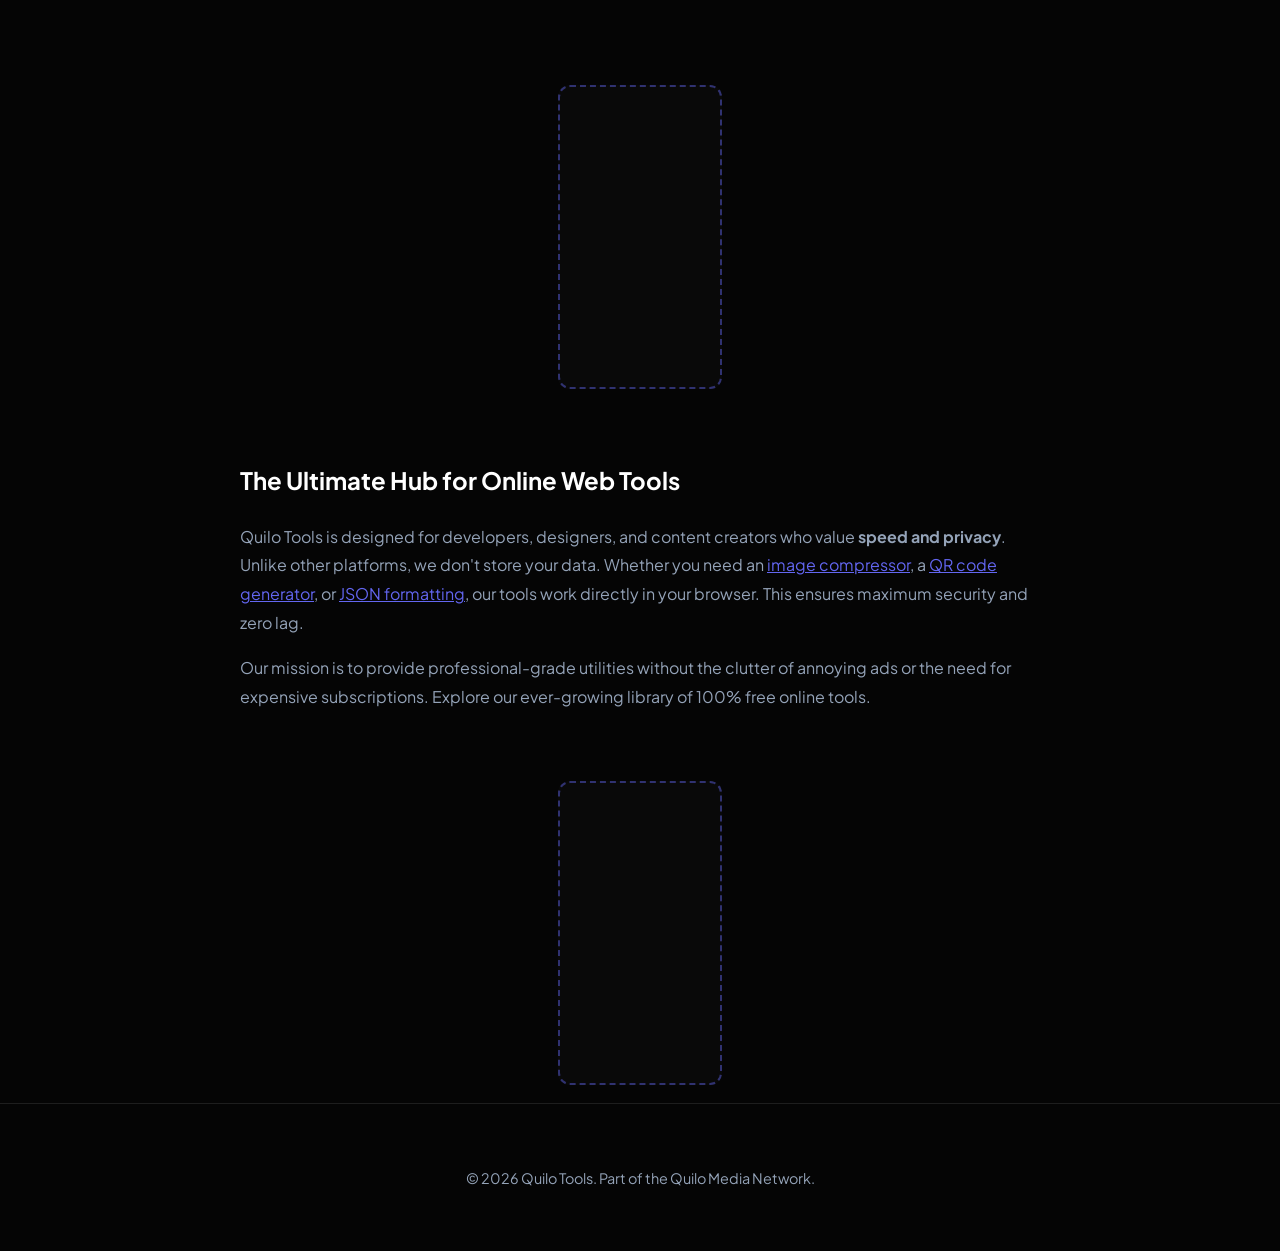
==== commit 3c291e72: "Add advertising sections and styles to index.html" ====
--- a/index.html
+++ b/index.html
@@ -14,10 +14,10 @@
     <meta name="robots" content="index, follow">
     <meta property="og:title" content="Quilo Tools - All-in-One Online Utility Hub">
     <meta property="og:description" content="Fast, Private, and Free Web Tools for Everyone.">
-    <meta property="og:image" content="https://zeyadmahmoud777.github.io/Quilo-Tools/assets/images/fav.jpg">
+    <meta property="og:image" content="https://zeyadmahmoud777.github.io/Quilo-Tools/fav.jpg">
     <meta property="og:url" content="https://zeyadmahmoud777.github.io/Quilo-Tools/">
-    <link rel="icon" type="image/png" href="https://zeyadmahmoud777.github.io/Quilo-Tools/assets/images/fav.png">
-    <link rel="apple-touch-icon" href="https://zeyadmahmoud777.github.io/Quilo-Tools/assets/images/fav.png">    
+    <link rel="icon" type="image/png" href="https://zeyadmahmoud777.github.io/Quilo-Tools/fav.png">
+    <link rel="apple-touch-icon" href="https://zeyadmahmoud777.github.io/Quilo-Tools/fav.png">  
     <link rel="stylesheet" href="https://zeyadmahmoud777.github.io/Quilo-Tools/assets/css/tool.css">
     <link rel="stylesheet" href="https://zeyadmahmoud777.github.io/Quilo-Tools/assets/css/main.css">
     <link href="https://fonts.googleapis.com/css2?family=Plus+Jakarta+Sans:wght@400;600;800&display=swap"
@@ -25,8 +25,81 @@
     <link rel="stylesheet" href="https://cdnjs.cloudflare.com/ajax/libs/font-awesome/6.4.0/css/all.min.css">
 </head>
 <body>
+    <style>
+        .ad-slot {
+            border: 2px dashed rgba(99, 102, 241, 0.45);
+            border-radius: 12px;
+            display: flex;
+            align-items: center;
+            justify-content: center;
+            color: var(--text-muted);
+            font-weight: 600;
+            background: rgba(255, 255, 255, 0.02);
+            overflow: hidden;
+        }
+
+        .ad-wrap {
+            max-width: 1200px;
+            margin: 18px auto;
+            padding: 0 20px;
+        }
+
+        .ad-728x90 {
+            width: 728px;
+            height: 90px;
+            margin: 12px auto 18px;
+            max-width: 100%;
+        }
+
+        .ad-160x300 {
+            width: 160px;
+            height: 300px;
+            margin: 18px auto;
+        }
+
+        .ad-side {
+            width: 300px;
+            height: 600px;
+        }
+
+        .ad-sides {
+            position: fixed;
+            left: 0;
+            right: 0;
+            top: 140px;
+            pointer-events: none;
+            z-index: 2;
+        }
+
+        .ad-sides .ad-side {
+            pointer-events: auto;
+            position: absolute;
+        }
+
+        .ad-sides .ad-side.left {
+            left: 12px;
+        }
+
+        .ad-sides .ad-side.right {
+            right: 12px;
+        }
+
+        @media (max-width: 1300px) {
+            .ad-sides {
+                display: none;
+            }
+        }
+
+        @media (max-width: 760px) {
+            .ad-728x90 {
+                width: 100%;
+                height: auto;
+                aspect-ratio: 728 / 90;
+            }
+        }
+    </style>
     <nav>
-        <a href="/index.html" class="logo"><i class="fas fa-bolt" style="color:var(--primary)"></i> Quilo Tools</a>
+        <a href="https://zeyadmahmoud777.github.io/Quilo-Tools/index.html" class="logo"><i class="fas fa-bolt" style="color:var(--primary)"></i> Quilo Tools</a>
         <div class="nav-links">
             <a href="https://zeyadmahmoud777.github.io/Quilo-Tools/tools/en/blog/fast-loading-images/">Blog</a>
             <a href="https://zeyadmahmoud777.github.io/Quilo-Tools/tools/en/image-converter/">Images</a>
@@ -42,6 +115,58 @@
     <section class="hero">
         <h1>Simplify Your Workflow</h1>
         <p>Professional, privacy-focused web tools for creators and developers. 100% Free.</p>
+    </section>
+    <aside class="ad-sides" aria-label="Side Ad Banners">
+        <div class="ad-slot ad-side left"><script>
+            atOptions = {
+              'key' : 'd96f949f8e26fbd1204d45e075a5f96a',
+              'format' : 'iframe',
+              'height' : 600,
+              'width' : 160,
+              'params' : {}
+            };
+          </script>
+          <script src="https://www.highperformanceformat.com/d96f949f8e26fbd1204d45e075a5f96a/invoke.js"></script>
+          </div>
+        <div class="ad-slot ad-side right"><script>
+            atOptions = {
+              'key' : 'd96f949f8e26fbd1204d45e075a5f96a',
+              'format' : 'iframe',
+              'height' : 600,
+              'width' : 160,
+              'params' : {}
+            };
+          </script>
+          <script src="https://www.highperformanceformat.com/d96f949f8e26fbd1204d45e075a5f96a/invoke.js"></script>
+          </div>
+    </aside>
+
+    <section class="ad-wrap" aria-label="Top Banner Ad">
+        <div class="ad-slot ad-728x90"><script>
+            atOptions = {
+              'key' : '549e2636b55e4cbea9277420ca0881d4',
+              'format' : 'iframe',
+              'height' : 90,
+              'width' : 728,
+              'params' : {}
+            };
+          </script>
+          <script src="https://www.highperformanceformat.com/549e2636b55e4cbea9277420ca0881d4/invoke.js"></script>
+          </div>
+    </section>
+
+    <section class="ad-wrap" aria-label="Inline Ad 1">
+        <div class="ad-slot ad-160x300"><script>
+  atOptions = {
+    'key' : '148548001bbeb2fece6e36fb27f3a2b3',
+    'format' : 'iframe',
+    'height' : 300,
+    'width' : 160,
+    'params' : {}
+  };
+</script>
+<script src="https://www.highperformanceformat.com/148548001bbeb2fece6e36fb27f3a2b3/invoke.js"></script>
+</div>
     </section>
     <div class="grid-container">
         <a href="https://zeyadmahmoud777.github.io/Quilo-Tools/tools/en/image-converter/" class="tool-card">
@@ -106,6 +231,20 @@
                 <p>Merging & Editing (Soon).</p>
             </div>
     </div>
+
+    <section class="ad-wrap" aria-label="Inline Ad 2">
+        <div class="ad-slot ad-160x300"><script>
+  atOptions = {
+    'key' : '148548001bbeb2fece6e36fb27f3a2b3',
+    'format' : 'iframe',
+    'height' : 300,
+    'width' : 160,
+    'params' : {}
+  };
+</script>
+<script src="https://www.highperformanceformat.com/148548001bbeb2fece6e36fb27f3a2b3/invoke.js"></script>
+</div>
+    </section>
     <section class="how-it-works" style=" padding: 10px 15px; text-align: center; background: rgba(255,255,255,0.02);">
         <h2 style="font-size: 2rem; margin-bottom: 20px;">Simple. Private. Fast.</h2>
         <div style="display: flex; flex-wrap: wrap; justify-content: center; gap: 40px; max-width: 1000px; margin: 0 auto;">
@@ -129,6 +268,20 @@
             </div>
         </div>
     </section>
+
+    <section class="ad-wrap" aria-label="Inline Ad 3">
+        <div class="ad-slot ad-160x300"><script>
+  atOptions = {
+    'key' : '148548001bbeb2fece6e36fb27f3a2b3',
+    'format' : 'iframe',
+    'height' : 300,
+    'width' : 160,
+    'params' : {}
+  };
+</script>
+<script src="https://www.highperformanceformat.com/148548001bbeb2fece6e36fb27f3a2b3/invoke.js"></script>
+</div>
+    </section>
     <section class="stats" style="padding: 70px 40px; border-top: 1px solid rgba(255,255,255,0.05);">
         <div
             style="display: flex; justify-content: space-around; flex-wrap: wrap; gap: 20px; max-width: 900px; margin: 0 auto;">
@@ -145,6 +298,20 @@
                 <p style="color: var(--primary); font-weight: bold;">No Subscriptions</p>
             </div>
         </div>
+    </section>
+
+    <section class="ad-wrap" aria-label="Inline Ad 4">
+        <div class="ad-slot ad-160x300"><script>
+  atOptions = {
+    'key' : '148548001bbeb2fece6e36fb27f3a2b3',
+    'format' : 'iframe',
+    'height' : 300,
+    'width' : 160,
+    'params' : {}
+  };
+</script>
+<script src="https://www.highperformanceformat.com/148548001bbeb2fece6e36fb27f3a2b3/invoke.js"></script>
+</div>
     </section>
     <section style="max-width: 800px; margin: 70px auto; padding: 0 20px; color: var(--text-muted); line-height: 1.8;">
         <h2 style="color: #fff;">The Ultimate Hub for Online Web Tools</h2>
@@ -162,8 +329,30 @@
         </p>
     </section>
 
+    <section class="ad-wrap" aria-label="Inline Ad 5">
+        <div class="ad-slot ad-160x300"><script>
+  atOptions = {
+    'key' : '148548001bbeb2fece6e36fb27f3a2b3',
+    'format' : 'iframe',
+    'height' : 300,
+    'width' : 160,
+    'params' : {}
+  };
+</script>
+<script src="https://www.highperformanceformat.com/148548001bbeb2fece6e36fb27f3a2b3/invoke.js"></script>
+</div>
+    </section>
+
     <footer>
         <p>&copy; 2026 Quilo Tools. Part of the Quilo Media Network.</p>
     </footer>
+    <!-- Google tag (gtag.js) -->
+    <script async src="https://www.googletagmanager.com/gtag/js?id=G-SNJTKY1W9T"></script>
+    <script>
+        window.dataLayer = window.dataLayer || [];
+        function gtag() { dataLayer.push(arguments); }
+        gtag('js', new Date());
+        gtag('config', 'G-SNJTKY1W9T');
+    </script>
 </body>
 </html>
